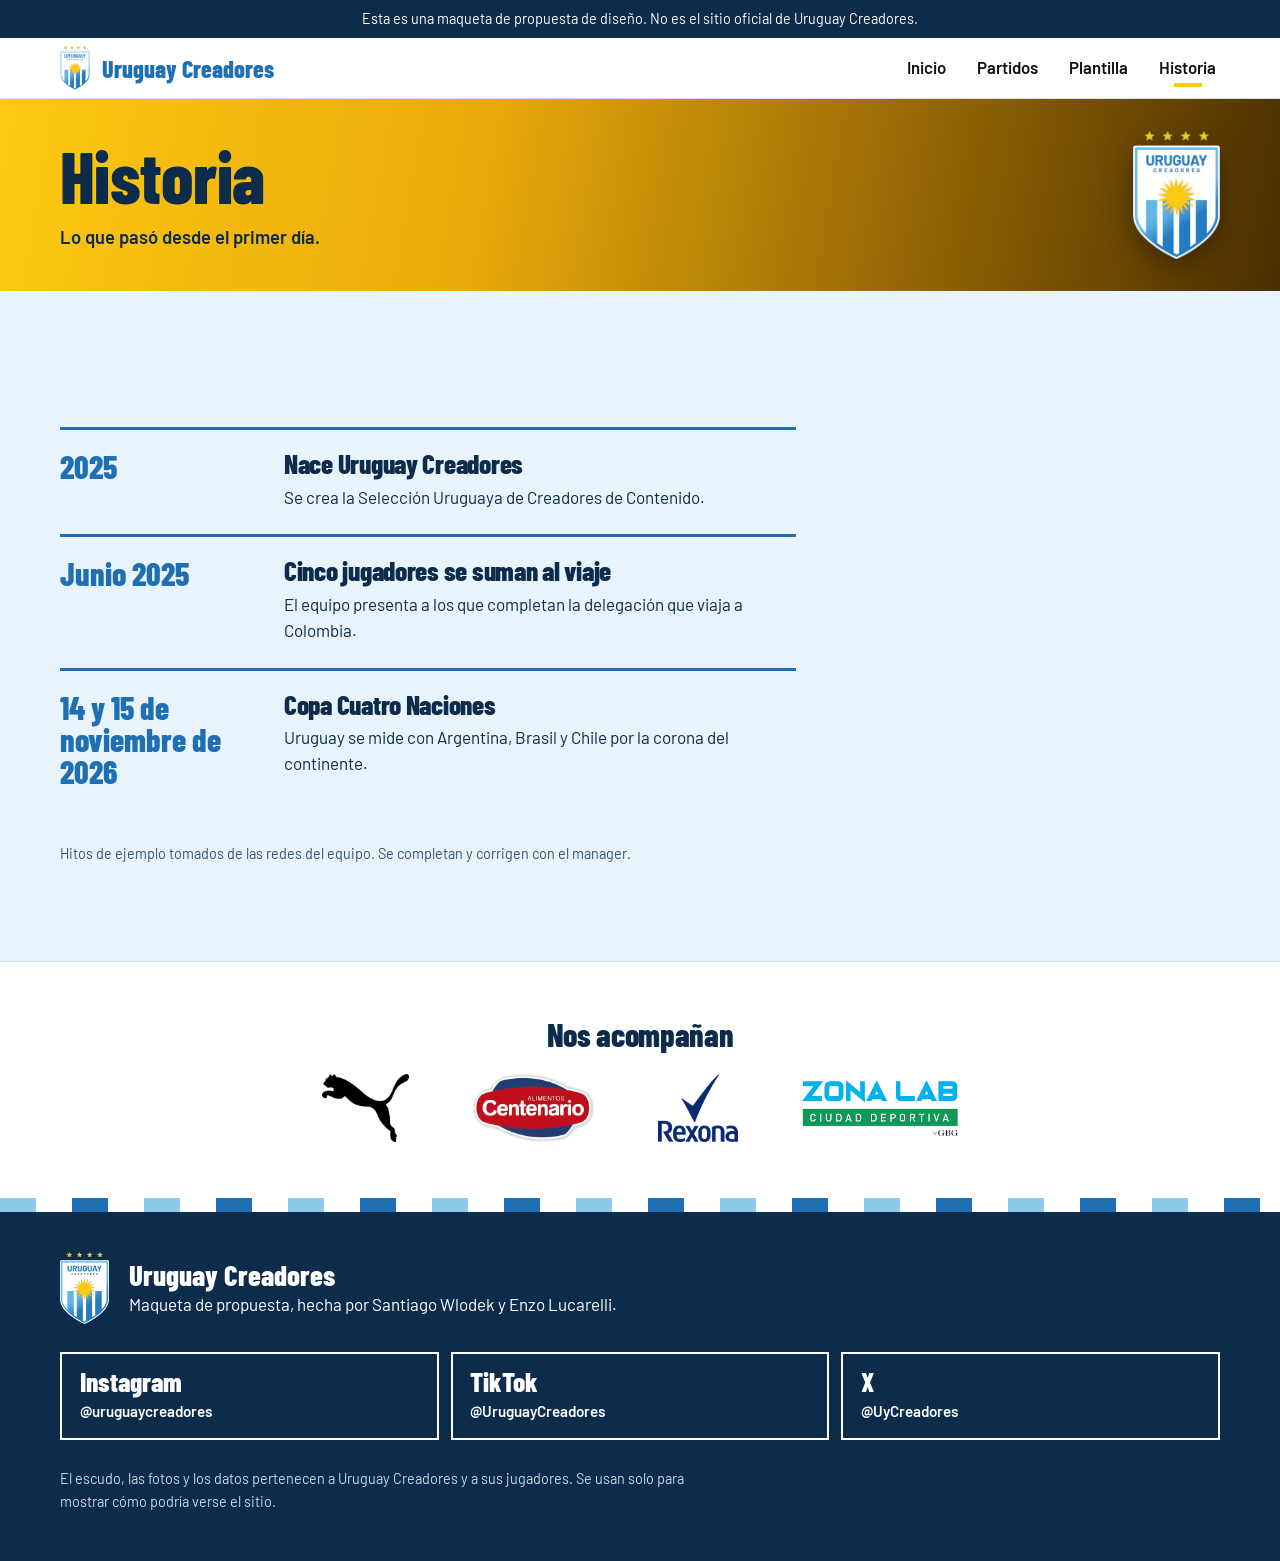
==== historia.html @ 9fb486e9 "Agrega la maqueta de Uruguay Creadores Sitio estático de 4 páginas (inicio, partidos, plantilla, his" ====
<!DOCTYPE html>
<html lang="es">
<head>
  <meta charset="UTF-8">
  <meta name="viewport" content="width=device-width, initial-scale=1">
  <title>Historia | Uruguay Creadores (maqueta)</title>
  <meta name="description" content="Los hitos de la Selección Uruguaya de Creadores de Contenido.">
  <link rel="icon" href="assets/escudo.png">
  <link rel="preconnect" href="https://fonts.googleapis.com">
  <link rel="preconnect" href="https://fonts.gstatic.com" crossorigin>
  <link href="https://fonts.googleapis.com/css2?family=Barlow:wght@400;600;700&family=Barlow+Condensed:wght@700;800&display=swap" rel="stylesheet">
  <link rel="stylesheet" href="styles.css">
</head>
<body>

  <p class="aviso-maqueta">Esta es una maqueta de propuesta de diseño. No es el sitio oficial de Uruguay Creadores.</p>

  <header class="cabecera">
    <div class="contenedor cabecera__fila">
      <a class="marca" href="index.html" aria-label="Uruguay Creadores, ir al inicio">
        <img src="assets/escudo.png" alt="" width="371" height="546">
        <span class="marca__nombre">Uruguay Creadores</span>
      </a>
      <nav class="menu" aria-label="Páginas del sitio">
        <a href="index.html">Inicio</a>
        <a href="partidos.html">Partidos</a>
        <a href="plantilla.html">Plantilla</a>
        <a href="historia.html" aria-current="page">Historia</a>
      </nav>
    </div>
  </header>

  <main>
    <section class="titulo-pagina">
      <div class="contenedor titulo-pagina__fila">
        <div class="titulo-pagina__texto">
          <h1>Historia</h1>
          <p>Lo que pasó desde el primer día.</p>
        </div>
        <img class="titulo-pagina__escudo" src="assets/escudo.png" alt="" width="371" height="546">
      </div>
    </section>

    <section class="seccion seccion--palida">
      <div class="contenedor">
        <ol class="hitos">
          <li class="hito">
            <span class="hito__fecha">2025</span>
            <div>
              <h2>Nace Uruguay Creadores</h2>
              <p>Se crea la Selección Uruguaya de Creadores de Contenido.</p>
            </div>
          </li>
          <li class="hito">
            <span class="hito__fecha">Junio 2025</span>
            <div>
              <h2>Cinco jugadores se suman al viaje</h2>
              <p>El equipo presenta a los que completan la delegación que viaja a Colombia.</p>
            </div>
          </li>
          <li class="hito">
            <span class="hito__fecha">14 y 15 de noviembre de 2026</span>
            <div>
              <h2>Copa Cuatro Naciones</h2>
              <p>Uruguay se mide con Argentina, Brasil y Chile por la corona del continente.</p>
            </div>
          </li>
        </ol>
        <p class="fuente">Hitos de ejemplo tomados de las redes del equipo. Se completan y corrigen con el manager.</p>
      </div>
    </section>
  </main>

  <section class="patrocinadores" aria-labelledby="patrocinadores-titulo">
    <div class="contenedor">
      <h2 class="patrocinadores__titulo" id="patrocinadores-titulo">Nos acompañan</h2>
      <ul class="patrocinadores__lista">
        <li><img src="assets/sponsor-puma.png" alt="Puma" height="200" loading="lazy"></li>
        <li><img src="assets/sponsor-centenario.png" alt="Alimentos Centenario" height="200" loading="lazy"></li>
        <li><img src="assets/sponsor-rexona.png" alt="Rexona" height="200" loading="lazy"></li>
        <li><img class="sponsor--ancho" src="assets/sponsor-zonalab.png" alt="Zona Lab Ciudad Deportiva by GBG" height="200" loading="lazy"></li>
      </ul>
    </div>
  </section>

  <footer class="pie" id="redes">
    <div class="franja" aria-hidden="true"></div>
    <div class="contenedor pie__contenido">
      <div class="pie__marca">
        <img src="assets/escudo.png" alt="" width="371" height="546">
        <div>
          <p class="pie__titulo">Uruguay Creadores</p>
          <p>Maqueta de propuesta, hecha por Santiago Wlodek y Enzo Lucarelli.</p>
        </div>
      </div>
      <ul class="pie__redes" aria-label="Redes de Uruguay Creadores">
        <li><a class="red" href="https://www.instagram.com/uruguaycreadores/" target="_blank" rel="noopener"><span class="red__nombre">Instagram</span><span class="red__usuario">@uruguaycreadores</span></a></li>
        <li><a class="red" href="https://www.tiktok.com/@uruguaycreadores" target="_blank" rel="noopener"><span class="red__nombre">TikTok</span><span class="red__usuario">@UruguayCreadores</span></a></li>
        <li><a class="red" href="https://x.com/UyCreadores" target="_blank" rel="noopener"><span class="red__nombre">X</span><span class="red__usuario">@UyCreadores</span></a></li>
      </ul>
      <p class="pie__legal">El escudo, las fotos y los datos pertenecen a Uruguay Creadores y a sus jugadores. Se usan solo para mostrar cómo podría verse el sitio.</p>
    </div>
  </footer>

  <script src="script.js"></script>
</body>
</html>
---- styles.css ----
/* ==========================================================
   URUGUAY CREADORES · Maqueta de propuesta
   Paleta sacada del escudo: celeste, azul, sol y blanco.
   Idea central: las franjas verticales del escudo, que se repiten
   como el corte del pasto de una cancha.
   ========================================================== */

:root {
  --celeste: #4A9CCB;
  --celeste-claro: #8CC8EC;
  --palido: #E8F3FB;
  --azul: #1F6FB5;
  --azul-franja: #2A7ABD;
  --noche: #0D2B4A;
  --sol: #FDC913;
  --blanco: #FFFFFF;
  --texto-suave: #35516D;
  --ambar: #E9A90A;
  --ambar-oscuro: #4A2E00;

  --fuente-titulo: "Barlow Condensed", "Arial Narrow", "Roboto Condensed", sans-serif;
  --fuente-texto: "Barlow", system-ui, -apple-system, "Segoe UI", sans-serif;
}

*, *::before, *::after { box-sizing: border-box; }

[hidden] { display: none !important; }

html { scroll-behavior: smooth; scroll-padding-top: 5.5rem; }

body {
  margin: 0;
  font-family: var(--fuente-texto);
  font-size: 1.0625rem;
  line-height: 1.55;
  color: var(--noche);
  background: var(--blanco);
}

img { display: block; max-width: 100%; height: auto; }
a { color: inherit; }
ul, ol { margin: 0; padding: 0; list-style: none; }

h1, h2, h3 {
  margin: 0;
  font-family: var(--fuente-titulo);
  font-weight: 800;
  line-height: 1;
}
h2 { font-size: clamp(2.4rem, 5.5vw, 3.9rem); letter-spacing: -0.01em; }
h3 { font-size: 1.6rem; }
p { margin: 0; }

.contenedor { width: min(1160px, 100% - 2rem); margin-inline: auto; }

:focus-visible { outline: 3px solid var(--sol); outline-offset: 3px; }
.cabecera :focus-visible,
.seccion:not(.seccion--noche) :focus-visible { outline-color: var(--azul); }

/* ---------- Aviso de maqueta ---------- */
.aviso-maqueta {
  margin: 0;
  padding: 0.5rem 1rem;
  background: var(--noche);
  color: var(--blanco);
  font-size: 0.9rem;
  text-align: center;
}

/* ---------- Cabecera ---------- */
.cabecera {
  position: sticky;
  top: 0;
  z-index: 20;
  background: var(--blanco);
  border-bottom: 1px solid #D4E3EF;
}
.cabecera__fila {
  display: flex;
  flex-wrap: wrap;
  align-items: center;
  justify-content: space-between;
  gap: 0.25rem 1.5rem;
  padding: 0.5rem 0;
}
.marca { display: flex; align-items: center; gap: 0.75rem; text-decoration: none; }
.marca img { height: 2.75rem; width: auto; }
.marca__nombre { font-family: var(--fuente-titulo); font-weight: 800; font-size: 1.5rem; color: var(--azul); }

.menu { display: flex; gap: 1.75rem; overflow-x: auto; max-width: 100%; padding: 2px; }
.menu a {
  position: relative;
  padding: 0.6rem 0.1rem 0.7rem;
  font-weight: 600;
  font-size: 1.05rem;
  line-height: 1;
  text-decoration: none;
  color: #111;
  white-space: nowrap;
}
/* Barrita amarilla: aparece en la página actual y al pasar el mouse */
.menu a::after {
  content: "";
  position: absolute;
  left: 50%;
  bottom: 0;
  width: 1.75rem;
  height: 4px;
  background: var(--sol);
  transform: translateX(-50%) scaleX(0);
  transition: transform 0.18s ease;
}
.menu a:hover::after,
.menu a:focus-visible::after,
.menu a[aria-current="page"]::after { transform: translateX(-50%) scaleX(1); }
@media (max-width: 480px) {
  .menu { gap: 1rem; }
  .menu a { font-size: 1rem; }
}
@media (prefers-reduced-motion: reduce) {
  .menu a::after { transition: none; }
}

/* ---------- Franja (las rayas del escudo) ---------- */
.franja {
  height: 14px;
  background: repeating-linear-gradient(90deg,
    var(--celeste-claro) 0 36px, var(--blanco) 36px 72px,
    var(--azul) 72px 108px, var(--blanco) 108px 144px);
}

/* ---------- Inicio ---------- */
.hero {
  position: relative;
  overflow: hidden;
  background: var(--azul);
  color: var(--blanco);
  padding: clamp(1.75rem, 4vw, 2.5rem) 0 clamp(6.5rem, 10vw, 7.5rem);
}
.hero__rayas {
  position: absolute;
  inset: 0;
  background: repeating-linear-gradient(90deg, var(--azul) 0 80px, var(--azul-franja) 80px 160px);
  animation: rayas-entran 1.1s cubic-bezier(0.2, 0.7, 0.2, 1) both;
}
@keyframes rayas-entran {
  from { clip-path: inset(0 100% 0 0); }
  to   { clip-path: inset(0 0 0 0); }
}
.hero__contenido {
  position: relative;
  display: grid;
  gap: 1.25rem;
  align-items: center;
}
.hero h1 {
  font-size: clamp(3.2rem, 7.5vw, 5.75rem);
  letter-spacing: -0.015em;
  max-width: 13ch;
}
.hero__bajada { margin-top: 1rem; max-width: 36rem; font-size: 1.15rem; }
.hero__botones { margin-top: 1.25rem; display: flex; flex-wrap: wrap; gap: 0.75rem; }
.hero__escudo { width: min(190px, 46%); justify-self: center; filter: drop-shadow(0 18px 28px rgba(5, 25, 50, 0.35)); }

@media (min-width: 860px) {
  .hero__contenido { grid-template-columns: 1.5fr 1fr; }
  .hero__escudo { width: min(230px, 100%); }
}

.boton {
  display: inline-block;
  padding: 0.85rem 1.4rem;
  font-weight: 700;
  text-decoration: none;
  color: var(--blanco);
  border: 2px solid var(--blanco);
}
.boton:hover { background: var(--blanco); color: var(--azul); }
.boton--oscuro { background: var(--noche); border-color: var(--noche); }
.boton--oscuro:hover { background: var(--azul); border-color: var(--azul); color: var(--blanco); }
.boton--sol { background: var(--sol); border-color: var(--sol); color: var(--noche); }
.boton--sol:hover { background: var(--blanco); border-color: var(--blanco); color: var(--noche); }

/* ---------- Cuenta regresiva ---------- */
.debut {
  position: relative;
  z-index: 2;
  margin-top: -4.75rem;
  padding: 1.25rem 1.5rem;
  display: grid;
  gap: 1.25rem;
  align-items: center;
  background: var(--blanco);
  border-top: 8px solid var(--sol);
  box-shadow: 0 10px 30px rgba(13, 43, 74, 0.18);
}
.debut__texto h2 { font-size: clamp(2rem, 4.5vw, 2.8rem); }
.debut__texto p { margin-top: 0.35rem; color: var(--texto-suave); }
.debut__empezo { font-weight: 600; }

.reloj { display: grid; grid-template-columns: repeat(4, 1fr); gap: 0.5rem; text-align: center; }
.reloj__valor {
  display: block;
  font-family: var(--fuente-titulo);
  font-weight: 800;
  font-size: clamp(2.4rem, 8vw, 3.75rem);
  line-height: 1;
  color: var(--azul);
  font-variant-numeric: tabular-nums;
}
.reloj__unidad { font-size: 0.9rem; color: var(--texto-suave); }

@media (min-width: 860px) {
  .debut { grid-template-columns: 1fr 1.3fr; padding: 1.25rem 2.5rem; }
}

/* ---------- Secciones ---------- */
.seccion { padding: clamp(3.5rem, 8vw, 6rem) 0; }
.seccion--entradas { padding-top: 2.5rem; }
.entradas-titulo { font-size: clamp(1.8rem, 3.5vw, 2.4rem); }
.seccion__bajada { margin-top: 1rem; max-width: 40rem; color: var(--texto-suave); }

.seccion--noche { background: var(--noche); color: var(--blanco); }
.seccion--noche .seccion__bajada { color: #C5D8EA; }
.seccion--palida { background: var(--palido); }

.fuente { margin-top: 2rem; font-size: 0.9rem; color: var(--texto-suave); }

/* ---------- Partidos ---------- */
.filtro {
  margin-top: 1.75rem;
  padding: 0.6rem 1.1rem;
  font: 700 1rem var(--fuente-texto);
  color: var(--noche);
  background: var(--blanco);
  border: 2px solid var(--noche);
  cursor: pointer;
}
.filtro[aria-pressed="true"] { background: var(--noche); color: var(--blanco); }

.dias {
  margin-top: 2rem;
  display: grid;
  gap: 2.5rem;
  grid-template-columns: repeat(auto-fit, minmax(min(100%, 22rem), 1fr));
}
.dia__titulo { font-size: 2rem; padding-bottom: 0.5rem; border-bottom: 3px solid var(--noche); }
.dia__nota { margin-top: 0.75rem; font-size: 0.95rem; color: var(--texto-suave); }

.partido {
  display: grid;
  grid-template-columns: 4.75rem 1fr;
  gap: 0.1rem 1rem;
  align-items: baseline;
  padding: 0.85rem 0.75rem;
  border-bottom: 1px solid #D4E3EF;
}
.partido__hora { font-family: var(--fuente-titulo); font-weight: 800; font-size: 1.85rem; line-height: 1.1; color: var(--azul); }
.partido__equipos { font-weight: 700; }
.partido__fase { grid-column: 2; font-size: 0.92rem; color: var(--texto-suave); }

.partido--uruguay { background: #FFF5C7; box-shadow: inset 6px 0 0 var(--sol); }
.partido--final .partido__equipos { font-family: var(--fuente-titulo); font-weight: 800; font-size: 1.5rem; }

/* ---------- Plantilla ---------- */
.plantel {
  margin-top: 2.5rem;
  display: grid;
  gap: 1.75rem 1rem;
  grid-template-columns: repeat(2, 1fr);
}
@media (min-width: 640px) {
  .plantel { grid-template-columns: repeat(3, 1fr); gap: 1.75rem 1.5rem; }
}
@media (min-width: 1000px) {
  .plantel { grid-template-columns: repeat(5, 1fr); gap: 1.75rem 1.25rem; }
}
.jugador { display: flex; flex-direction: column; }
.jugador__foto {
  width: 100%;
  aspect-ratio: 1 / 1.12;
  object-fit: cover;
  object-position: 50% 12%;
  /* el borde de abajo termina en punta, como el escudo */
  clip-path: polygon(0 0, 100% 0, 100% 88%, 50% 100%, 0 88%);
}
.jugador__usuario {
  margin-top: 0.75rem;
  font-family: var(--fuente-titulo);
  font-weight: 800;
  font-size: clamp(1.1rem, 4.2vw, 1.55rem);
  line-height: 1.1;
  color: var(--blanco);
  text-decoration: none;
  overflow-wrap: anywhere;
}
a.jugador__usuario:hover { color: var(--sol); }
.jugador__dato { font-size: 0.92rem; color: #C5D8EA; }

/* ---------- Historia ---------- */
.hitos { margin-top: 2.5rem; max-width: 46rem; }
.hito {
  display: grid;
  grid-template-columns: 1fr;
  gap: 0.5rem 2rem;
  padding: 1.25rem 0 1.5rem;
  border-top: 3px solid var(--azul);
}
.hito__fecha { font-family: var(--fuente-titulo); font-weight: 800; font-size: 2rem; line-height: 1; color: var(--azul); }
.hito h2 { font-size: 1.7rem; }
.hito p { margin-top: 0.4rem; }
@media (min-width: 720px) {
  .hito { grid-template-columns: 12rem 1fr; }
}

/* ---------- Lo que puede ser ---------- */
.ideas {
  margin: 2.5rem 0 0;
  display: grid;
  gap: 2rem 3rem;
  grid-template-columns: repeat(auto-fit, minmax(min(100%, 19rem), 1fr));
}
.idea { padding-left: 1rem; border-left: 6px solid var(--sol); }
.idea dt { font-family: var(--fuente-titulo); font-weight: 800; font-size: 1.7rem; line-height: 1.1; }
.idea dd { margin: 0.4rem 0 0; color: var(--texto-suave); }

/* ---------- Entradas de la portada ---------- */
.entradas {
  margin-top: 2rem;
  display: grid;
  gap: 1.25rem;
}
.entrada {
  display: flex;
  flex-direction: column;
  align-items: flex-start;
  gap: 0.75rem;
  min-height: 12rem;
  padding: 1.5rem;
  background: var(--palido);
  border-top: 6px solid var(--azul);
}
.entrada h3 { font-size: 2.1rem; }
.entrada p { max-width: 24rem; color: var(--texto-suave); }
.entrada .boton { margin-top: auto; }

/* Degradado del amarillo del escudo a un ámbar oscuro */
.entrada--sol {
  background: linear-gradient(180deg, var(--sol) 0%, var(--ambar) 38%, var(--ambar-oscuro) 100%);
  border-top-color: var(--sol);
  color: var(--noche);
}
.entrada--sol p { color: var(--noche); font-weight: 600; }
.entrada--sol .boton:hover { color: var(--noche); }

@media (min-width: 860px) {
  .entradas { grid-template-columns: 1fr 1.35fr 1fr; align-items: stretch; }
  .entrada { min-height: 14rem; }
}

/* ---------- Título de cada página ---------- */
.titulo-pagina {
  background: linear-gradient(180deg, var(--sol) 0%, var(--ambar) 40%, var(--ambar-oscuro) 100%);
  color: var(--noche);
}
.titulo-pagina__fila {
  display: flex;
  flex-direction: column;
  gap: 1.25rem;
  padding: clamp(1.5rem, 4vw, 2.25rem) 0 1.25rem;
}
.titulo-pagina h1 { font-size: clamp(2.8rem, 6.5vw, 4.5rem); letter-spacing: -0.01em; }
.titulo-pagina p { margin-top: 0.75rem; max-width: 30rem; font-size: 1.15rem; font-weight: 600; }
.titulo-pagina__escudo { height: 6.5rem; width: auto; align-self: flex-end; filter: drop-shadow(0 8px 14px rgba(0, 0, 0, 0.35)); }

@media (min-width: 860px) {
  .titulo-pagina { background: linear-gradient(100deg, var(--sol) 0%, var(--ambar) 38%, var(--ambar-oscuro) 100%); }
  .titulo-pagina__fila { flex-direction: row; align-items: center; justify-content: space-between; padding: 2rem 0; }
  .titulo-pagina__escudo { height: 8rem; align-self: auto; }
}

/* ---------- Sponsors ---------- */
.patrocinadores { padding: clamp(2.5rem, 6vw, 3.5rem) 0; background: var(--blanco); border-top: 1px solid #D4E3EF; }
.patrocinadores__titulo { font-size: clamp(1.6rem, 3vw, 2rem); text-align: center; }
.patrocinadores__lista {
  margin-top: 1.5rem;
  display: flex;
  flex-wrap: wrap;
  align-items: center;
  justify-content: center;
  gap: 1.5rem clamp(1.75rem, 5vw, 4rem);
}
.patrocinadores__lista img { height: 4.25rem; width: auto; max-width: 100%; }
.patrocinadores__lista .sponsor--ancho { height: 3.5rem; }
@media (max-width: 480px) {
  .patrocinadores__lista img { height: 3.5rem; }
  .patrocinadores__lista .sponsor--ancho { height: 2.9rem; }
}

/* ---------- Pie con redes ---------- */
.pie { background: var(--noche); color: var(--blanco); }
.pie__contenido { display: grid; gap: 1.75rem; padding: 2.5rem 0 3rem; }
.pie__marca { display: flex; gap: 1.25rem; align-items: center; }
.pie__marca img { height: 4.5rem; width: auto; flex: none; }
.pie__titulo { font-family: var(--fuente-titulo); font-weight: 800; font-size: 1.8rem; line-height: 1.1; }
.pie__redes {
  display: grid;
  gap: 0.75rem;
  grid-template-columns: repeat(auto-fit, minmax(min(100%, 13rem), 1fr));
}
.pie__legal { max-width: 42rem; font-size: 0.9rem; color: #C5D8EA; }

.red { display: block; padding: 0.9rem 1.1rem; text-decoration: none; border: 2px solid var(--blanco); }
.red:hover { background: var(--blanco); color: var(--noche); }
.red__nombre { display: block; font-family: var(--fuente-titulo); font-weight: 800; font-size: 1.7rem; line-height: 1; }
.red__usuario { display: block; margin-top: 0.3rem; font-weight: 600; font-size: 0.95rem; }

/* ---------- Accesibilidad de movimiento ---------- */
@media (prefers-reduced-motion: reduce) {
  html { scroll-behavior: auto; }
  .hero__rayas { animation: none; }
}
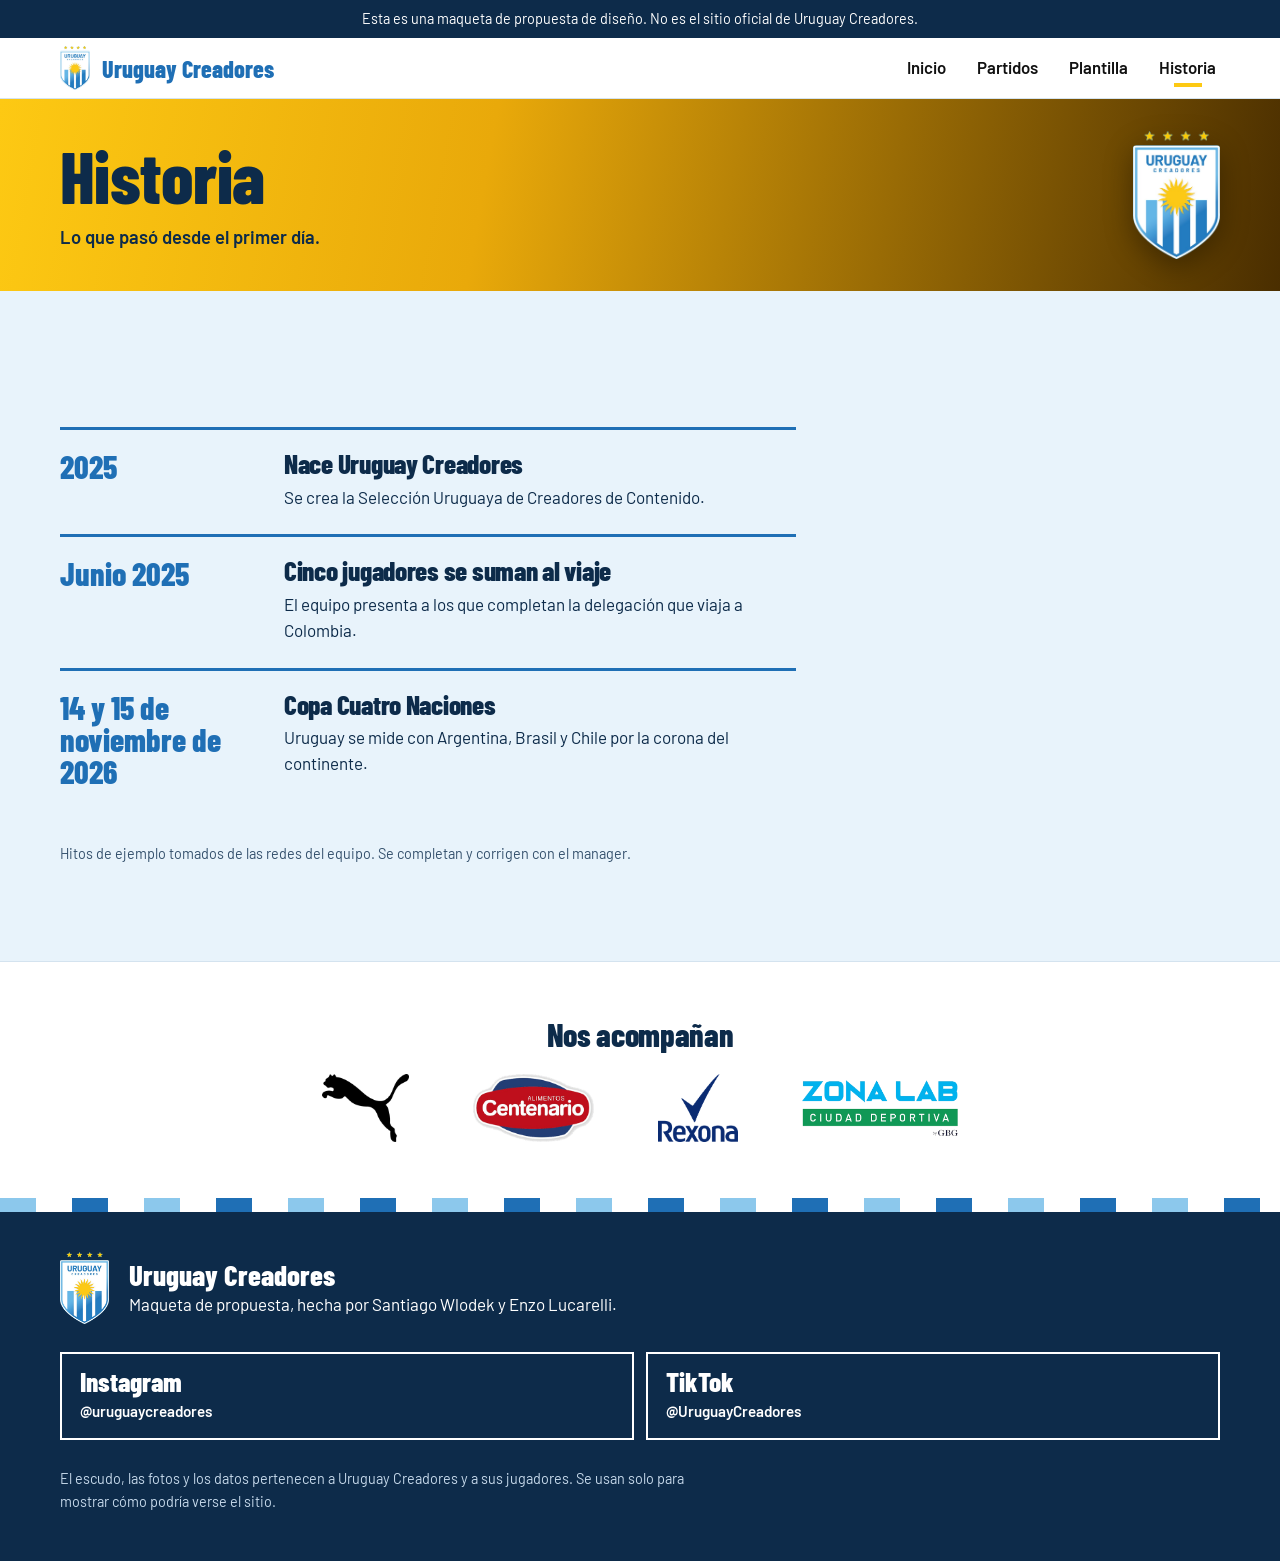
==== commit fc0c7cdf: "Saca el link a X de las redes La cuenta fue eliminada.  Co-Authored-By: Claude Sonnet 5.5 <noreply@a" ====
--- a/historia.html
+++ b/historia.html
@@ -96,7 +96,6 @@
       <ul class="pie__redes" aria-label="Redes de Uruguay Creadores">
         <li><a class="red" href="https://www.instagram.com/uruguaycreadores/" target="_blank" rel="noopener"><span class="red__nombre">Instagram</span><span class="red__usuario">@uruguaycreadores</span></a></li>
         <li><a class="red" href="https://www.tiktok.com/@uruguaycreadores" target="_blank" rel="noopener"><span class="red__nombre">TikTok</span><span class="red__usuario">@UruguayCreadores</span></a></li>
-        <li><a class="red" href="https://x.com/UyCreadores" target="_blank" rel="noopener"><span class="red__nombre">X</span><span class="red__usuario">@UyCreadores</span></a></li>
       </ul>
       <p class="pie__legal">El escudo, las fotos y los datos pertenecen a Uruguay Creadores y a sus jugadores. Se usan solo para mostrar cómo podría verse el sitio.</p>
     </div>
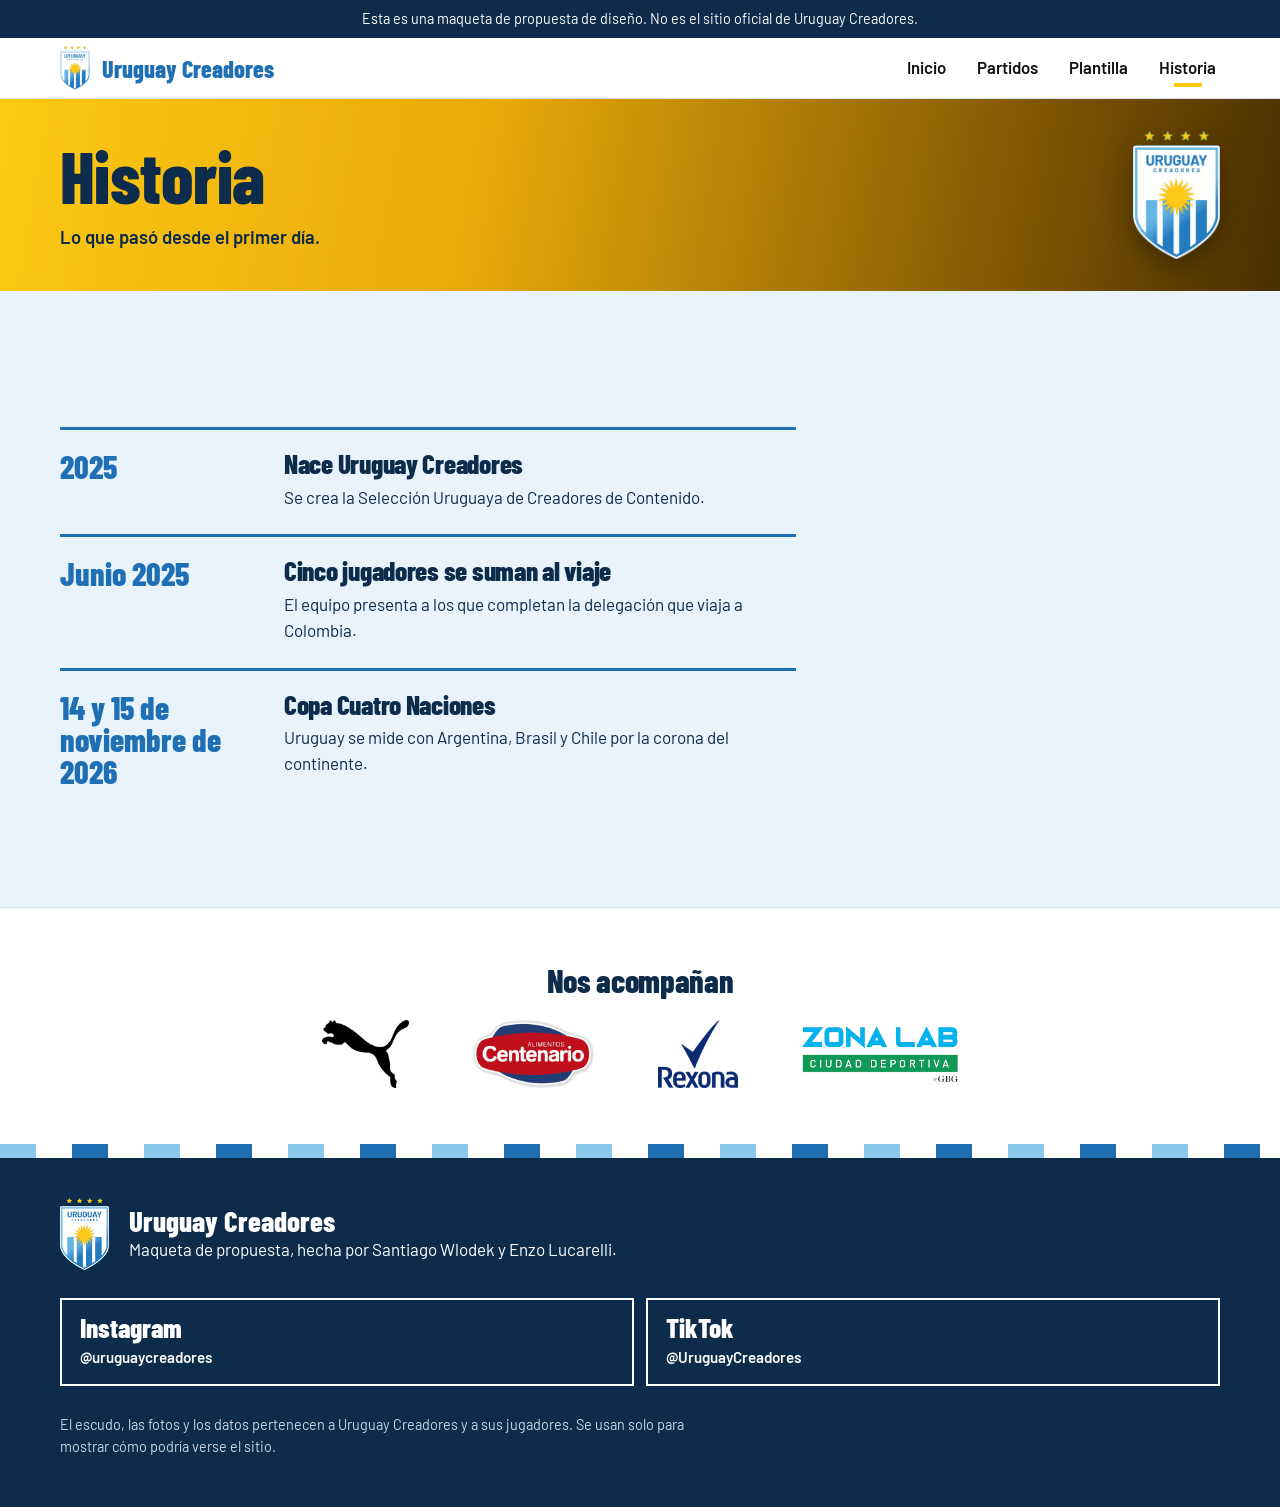
==== commit 7a0c4d73: "Saca la nota de hitos de ejemplo en Historia Co-Authored-By: Claude Sonnet 5.5 <noreply@anthropic.co" ====
--- a/historia.html
+++ b/historia.html
@@ -66,7 +66,6 @@
             </div>
           </li>
         </ol>
-        <p class="fuente">Hitos de ejemplo tomados de las redes del equipo. Se completan y corrigen con el manager.</p>
       </div>
     </section>
   </main>
